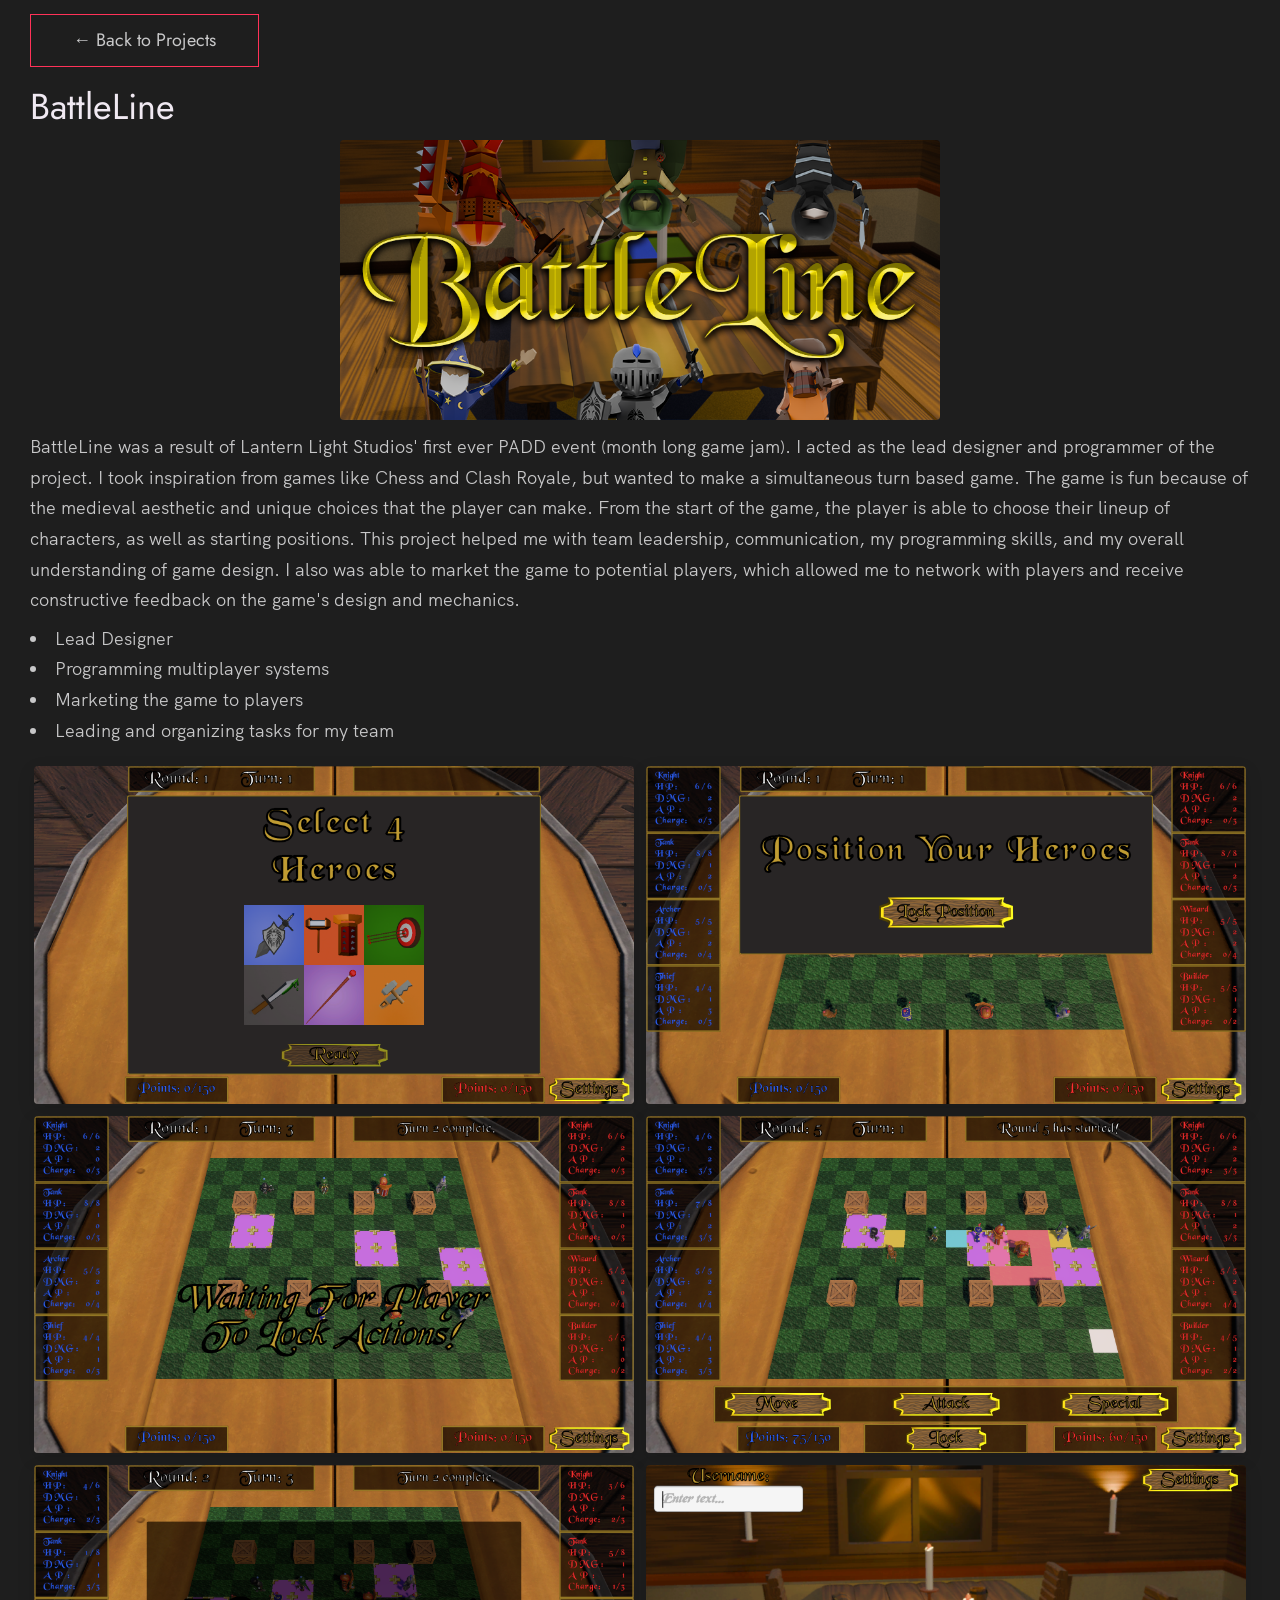
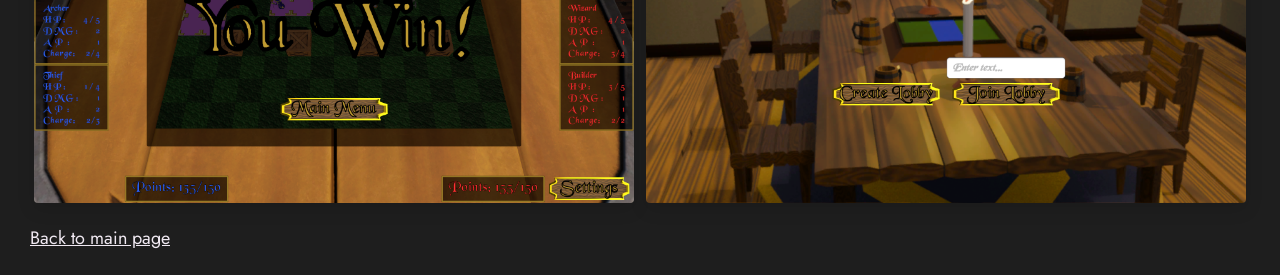
==== projects/battleline.html @ 766b2bb2 "Should've created the architecture for MMI and Simone" ====
﻿<!doctype html>
<html lang="en">
<head>
  <meta charset="utf-8" />
  <meta name="viewport" content="width=device-width,initial-scale=1" />
  <title>BattleLine — Project</title>
  <link rel="stylesheet" href="../index.css" />
</head>
<body>
  <main class="project-page">
    <a href="../index.html" class="btn" style="display:inline-block;margin-bottom:12px;text-decoration:none;">← Back to Projects</a>
    <h1>BattleLine</h1>

    <!-- Hero / cover (now centered by CSS) -->
    <img src="../images/library_header.png" alt="BattleLine cover" class="hero-image" />

    <p>
      BattleLine was a result of Lantern Light Studios' first ever PADD event (month long game jam). 
      I acted as the lead designer and programmer of the project.
      I took inspiration from games like Chess and Clash Royale, but wanted to make a simultaneous turn based game.
      The game is fun because of the medieval aesthetic and unique choices that the player can make.
      From the start of the game, the player is able to choose their lineup of characters, as well as starting positions.
      This project helped me with team leadership, communication, my programming skills, and my overall understanding of game design.
      I also was able to market the game to potential players, which allowed me to network with players and receive constructive feedback on the game's design and mechanics.
    </p>
    <ul class="work__list">
      <li>Lead Designer</li>
      <li>Programming multiplayer systems</li>
      <li>Marketing the game to players</li>
      <li>Leading and organizing tasks for my team</li>
    </ul>

    <!-- Gallery: will display 2 columns when viewport >= 1220px -->
    <div class="gallery" aria-label="BattleLine screenshots">
      <div class="gallery-item">
        <img src="../images/image0.png" alt="BattleLine screenshot 0" />
      </div>
      <div class="gallery-item">
        <img src="../images/image1.png" alt="BattleLine screenshot 1" />
      </div>
      <div class="gallery-item">
        <img src="../images/image2.png" alt="BattleLine screenshot 2" />
      </div>
      <div class="gallery-item">
        <img src="../images/image3.png" alt="BattleLine screenshot 3" />
      </div>
      <div class="gallery-item">
        <img src="../images/image4.png" alt="BattleLine screenshot 4" />
      </div>
      <div class="gallery-item">
        <img src="../images/image5.png" alt="BattleLine screenshot 5" />
      </div>
    </div>

    <p>
      <a href="../index.html">Back to main page</a>
    </p>
  </main>
</body>
</html>
---- index.css ----
/* --------------------------------------- */
/* ----- Basic Setup ----- */
/* --------------------------------------- */

@font-face {
    font-family: 'Hk Grotesk';
    font-style: normal;
    font-weight: 400;
    src: url('./fonts/HKGrotesk-Regular.woff') format('woff');
}

@font-face {
    font-family: 'Jost';
    font-style: normal;
    font-weight: 400;
    src: url('./fonts/Jost-Regular.ttf') format('woff');
}

* {
    margin: 0;
    padding: 0;
    box-sizing: inherit;
}

:root {
    --font-size-small: 1.8rem;
    --font-size-normal: 2.2rem;
    --font-size-medium: 2.8rem;
    --font-size-medium-1: 3.6rem;
    --font-size-large: 5.5rem;
    --font-size-huge: 7.5rem;
    --font-stack: 'Hk Grotesk', sans-serif;

    --line-height-normal: 1.7;
    --line-height-small: 1.2;

    --black: #1e1e1e;
    --pink: #ff3258;
    --white: #f0e9f2;
    --white-1: #e5e5e6da;


    --container-max-width: 1180px;
    --container-normal-width: 800px;
    --container-medium-width: 700px; 
    --container-small-width: 500px;

    --gutter-huge: 8rem;
    --gutter-medium: 4rem;
    --gutter-normal: 2rem;
    --gutter-small-1: 1.6rem;
    --gutter-small: 1.2rem;

    --border-light: 1px solid rgb(36, 35, 35);
}

html {
    font-size: 62.5%; /* (16/10)*100 = 62.5% => 1rem = 10px */
    box-sizing: border-box;
    scroll-behavior: smooth;
}

@media(max-width: 1000px) {
    html {
        font-size: 52%;
    }
}

body {
    font-size: var(--font-size-small);
    font-family: var(--font-stack);
    font-weight: 400;
    color: var(--white-1);
    line-height: var(--line-height-normal);
    background: var(--black);
    overflow-x: hidden;
}

.row {
    max-width: var(--container-max-width);
    margin: 0 auto;
}

@media(max-width: 1340px) {
    .row {
        max-width: 1100px;
    }
}

@media(max-width: 1240px) {
    .row {
        padding: 0 var(--gutter-medium);
    }
}

@media(max-width: 600px) {
    .row {
        padding: 0 var(--gutter-normal);
    }
}

@media(max-width: 600px) {
    .row {
        padding: 0 var(--gutter-small);
    }
}

section {
    padding: 3rem 0;
}

img {
    object-fit: contain;
    max-width: 100%;
}

/* --------------------------------------- */
/* ----- Headlines and Paragraphs ----- */
/* --------------------------------------- */

h1,
h2,
h3 {
    font-family: 'Jost', sans-serif;
    font-weight: 400;
    line-height: var(--line-height-small);
    color: var(--white);
}

.heading-primary {
    line-height: 1;
    font-size: var(--font-size-huge);
    font-weight: 400;
}

@media(max-width: 900px) {
    .heading-primary {
        font-size: 6.5rem;
    }
}

h2 {
    font-size: var(--font-size-large);
    margin-bottom: var(--gutter-medium);
}

h2::after {
    content: '';
    display: block;
    height: 2px;
    width: 10rem;
    background: var(--pink);
    margin: var(--gutter-small) 0;
}

h3 {
    font-size: var(--font-size-medium-1);
    margin-bottom: var(--gutter-small);
}

@media(max-width: 500px) {
    .heading-primary {
        font-size: var(--font-size-large);
    }

    h2 {
        font-size: var(--font-size-medium-1);
    }

    h3 {
        font-size: var(--font-size-medium);
    }
}

p {
    margin: var(--gutter-small-1) 0;
}

@media(max-width: 900px) {
    p { 
        max-width: var(--container-small-width);
    }
}

/* --------------------------------------- */
/* ----- Buttons and Links ----- */
/* --------------------------------------- */

a {
    color: var(--white);
    font-weight: 400;
    font-family: 'Jost', sans-serif;
    transition: all .2s;
    outline: 2px solid transparent;
}

::-moz-focus-inner {
    border: 0;
}

button:focus,
a:focus {
    outline: 2px solid var(--pink);
}

body:not(.user-is-tabbing) button:focus,
body:not(.user-is-tabbing) a:focus {
    outline: none;
}

.link:hover {
    color: var(--pink);
}

.btn {
    position: relative;
    display: inline-block;
    padding: 1rem 4.2rem;
    text-decoration: none;
    color: inherit;
    border: 1px solid  var(--pink);
    font-weight: 400;
}

.btn:focus {
    outline: none;
}

.btn::after {
    content: '';
    display: block;
    position: absolute;
    top: 0;
    left: 0;
    right: 100%;
    background: var(--white);
    height: 100%;
    z-index: -1;
    transition: all 0.2s cubic-bezier(1, 0.68, 0.16, 0.9);
}

.btn:hover::after,
.btn:focus::after {
    right: 0;
    background: var(--pink);
}

.btn--pink {
    background: var(--pink);
    transition: all 0.2s;
}

.btn--pink::after {
    display: none;
}

.btn--pink:hover,
.btn--pink:focus {
    background: transparent;
}

.link__text {
    position: relative;
    display: inline-block;
    padding: .6rem;
    color: inherit;
    text-decoration: none;
    border-bottom: 1px solid var(--pink);
}

.link__text::after {
    content: '';
    display: block;
    position: absolute;
    top: 0;
    left: 0;
    right: 100%;
    background: var(--white);
    height: 100%;
    z-index: -1;
    transition: all 0.2s cubic-bezier(1, 0.68, 0.16, 0.9);
}

.link__text:focus {
    outline: none;
}

.link__text:hover::after,
.link__text:focus:after {
    right: 0;
    background: var(--pink);
}

.link__text span {
    padding-left: 1rem;
    font-family: sans-serif;
}

/* ----- Back to Top ----- */

.back-to-top {
    position: fixed;
    bottom: 4rem;
    right: 4rem;
    display: flex;
    justify-content: center;
    align-items: center;
    height: 5.5rem;
    width: 5.5rem;
    background-color: var(--pink);
    border-radius: 50%;
    z-index: 10;
    visibility: hidden;
    transition: all .4s;
}

.back-to-top__image {
    height: 70%;
}

@media(max-width: 900px) {
    .back-to-top {
        right: 2rem;
    }
}

@media(max-width: 500px) {
    .back-to-top {
        right: 1rem;
    }
}

/* --------------------------------------- */
/* ----- Navigation ----- */
/* --------------------------------------- */

.nav {
    display: flex;
    justify-content: flex-end;
    padding: var(--gutter-small) 0;
}

.nav__items {
    display: flex;
    list-style: none;
}

.nav__item:not(:last-child) {
    margin-right: var(--gutter-medium);
}

@media(max-width: 500px) {
    .nav {
        justify-content: center;
    }
}

@media(max-width: 400px) {
    .nav__item:not(:last-child) {
        margin-right: var(--gutter-normal);
    }
}

@media(max-width: 300px) {
    .nav {
        font-size: var(--font-size-small);
    }
}

.nav__link {
    position: relative;
    display: inline-block;
    padding: 1rem 0;
    text-decoration: none;
    color: inherit;
    transition: all .2s;
}

.nav__link::after {
    content: '';
    position: absolute;
    bottom: 0;
    left: 0;
    right: 100%;
    display: inline-block;
    height: 1rem;
    background: var(--white);
    transition: all 0.25s cubic-bezier(1, 0.68, 0.16, 0.9);
}

.nav__link:hover {
    color: var(--pink);
}

.nav__link:hover::after {
    right: 0;
    height: 2px;
    background: var(--pink);
}

/* --------------------------------------- */
/* ----- Header ----- */
/* --------------------------------------- */

.header {
    height: auto;
    background: none;
    padding: 3rem 0 1.5rem;
}

.header__text {
    position: relative;
    top: 0;
    transform: none;
    max-width: var(--container-max-width);
    margin: 0 auto;
}

.header__text h1 {
    margin-bottom: 1rem;
}

.header__text p {
    margin: 0;
    font-size: var(--font-size-medium);
    opacity: 0.8;
}

@media(max-width: 500px) {
    .header {
        text-align: center;
    }

    .header__text p {
        transform: scale(.8);
    }
}

/* --------------------------------------- */
/* ----- Work ----- */
/* --------------------------------------- */

.work__box {
    display: flex;
    align-items: center;
}

@media(max-width: 900px) {
    .work__box {
        align-items: initial;
        flex-direction: column-reverse;
    }
}

.work__box:not(:last-child) {
    margin-bottom: 8rem;
}

@media(max-width: 500px) {
    .work__box:not(:last-child) {
        margin-bottom: 6rem;
    }
}

.work__links {
    display: flex;
    align-items: center;
}

.work__text {
    flex: 0 0 30%;
}

.work__list {
    /* list-style-type: square; */
    list-style-position: inside;
    margin-bottom: var(--gutter-normal);
}

.work__code {
    display: block;
    height: 3rem;
    margin-left: var(--gutter-normal);
    transition: all .3s;
}

.work__code:hover {
    transform: scale(1.2);
}

.work__image-box {
    margin-bottom: var(--gutter-normal);
}

@media(min-width: 901px) {
    .work__image-box {
        flex: 1;
        margin: 0 0 0 4rem;
    }
}

@media(max-width: 900px) {
    .work__code {
        height: 4rem;
    }
}

/* --------------------------------------- */
/* ----- Clients ----- */
/* --------------------------------------- */

.client__logos {
    display: flex;
    justify-content: space-between;
    filter: invert(100%) grayscale(100%) opacity(.8);
}

.client__logo {
    height: 6.5rem;
    max-width: 18rem;
}

@media(max-width: 1240px) {
    .client__logos {
        overflow-x: scroll;
        padding: var(--gutter-small);
    }

    .client__logo:not(:last-of-type) {
        margin-right: var(--gutter-medium);
    }
}

/* --------------------------------------- */
/* ----- About ----- */
/* --------------------------------------- */

.about__content {
    display: flex;
    flex-direction: row-reverse;
    align-items: center;
}

@media(max-width: 900px) {
    .about__content {
        flex-direction: column-reverse;
        align-items: initial;
    }
}

.about__photo-container {
    margin-bottom: var(--gutter-normal);
}

@media(min-width: 901px) {
    .about__text {
        flex: 0 0 35%;
    }
    
    .about__photo-container {
        flex: 1;
        margin: 0 var(--gutter-medium) 0 0;
    }
}

/* --------------------------------------- */
/* ----- Resume ----- */
/* --------------------------------------- */

.resume__content {
    display: flex;
    justify-content: center;
}



.resume__photo-container {
    max-width: 800px;
}

.resume__photo {
    width: 100%;
    height: auto;
    border: 1px solid #444;
    border-radius: 4px;
}

.resume__photo-container {
    width: 100%;
    max-width: 960px;
    margin: 0 auto;
}

.resume__pdf {
    width: 100%;
    height: 80vh;
    min-height: 500px;
    max-height: 900px;
    border: 1px solid rgba(0,0,0,0.08);
    box-shadow: 0 2px 8px rgba(0,0,0,0.06);
}

/* --------------------------------------- */
/* ----- Contact ----- */
/* --------------------------------------- */

.contact__info {
    max-width: var(--container-medium-width);
}

/* --------------------------------------- */
/* ----- Footer ----- */
/* --------------------------------------- */

.footer {
    text-align: center;
    padding: var(--gutter-normal) 0 var(--gutter-small);
}

.footer__social-links {
    display: flex;
    justify-content: center;
    padding: var(--gutter-normal) 0;
    list-style: none;
}

.footer__social-link-item:not(:last-of-type) {
    margin-right: var(--gutter-small);
}

.footer__social-image {
    height: 4rem;
}

.footer__github-buttons {
    display: flex;
    justify-content: center;
}

.footer__github-buttons iframe {
    height: 2.5rem;
    width: 84px;
    transform: translateY(3px);
}

@media(max-width: 500px) {
    .footer {
        padding: var(--gutter-medium) 0;
    } 
}

/* ===== Project gallery (450x675 thumbnails, 3 per row) ===== */

.project-grid {
  display: grid;
  grid-template-columns: repeat(3, 450px); /* 3 columns, each 450px */
  gap: 2.4rem;
  justify-content: center;
  align-items: start;
  margin: 2.4rem 0;
}

/* Make each card a centered column so title aligns under image */
.project-card {
  width: 450px;
  text-align: center;
  display: flex;
  flex-direction: column;
  align-items: center; /* centers the image and title horizontally */
}

.project-link {
  display: block;
  color: inherit;
  text-decoration: none;
}

/* Keep the image at 450x675 and centered */
.project-image {
  width: 450px;
  height: 675px;
  object-fit: cover; /* preserves the image ratio while filling container */
  object-position: center;
  display: block;
  border-radius: 4px;
  box-shadow: 0 6px 18px rgba(0,0,0,0.12);
  transition: transform .22s ease, box-shadow .22s ease;
}

.project-link:hover .project-image,
.project-link:focus .project-image {
  transform: translateY(-6px) scale(1.01);
  box-shadow: 0 12px 28px rgba(0,0,0,0.2);
}

/* ensure title is centered and doesn't overflow */
.project-title {
  margin-top: 1.2rem;
  font-size: 1.6rem;
  color: var(--white);
  text-align: center;
  width: 100%;
}

/* Responsive breakpoints
   - On narrower viewports we switch to fluid columns and preserve a 2:3
     image display using aspect-ratio so images scale down naturally. */

@media (max-width: 1200px) {
  /* switch grid to use fractional columns and let images be fluid */
  .project-grid {
    grid-template-columns: repeat(3, min(450px, 1fr));
  }
  .project-card, .project-image {
    width: 100%;
  }
  .project-image {
    aspect-ratio: 2/3;
    height: auto;
    object-fit: cover; /* still preserve image ratio as it scales */
  }
}

@media (max-width: 900px) {
  .project-grid {
    grid-template-columns: repeat(2, 1fr);
    gap: 1.8rem;
  }
}

@media (max-width: 720px) {
  .project-grid {
    grid-template-columns: 1fr;
    gap: 1.6rem;
  }
}

/* ===== Project page gallery (for individual project pages) ===== */

.project-page {
  max-width: 1240px;      /* allow two 600px images + small gap */
  margin: 8px auto;       /* smaller vertical margins */
  padding: 6px 10px;      /* small horizontal padding */
}

/* Heading spacing local to project pages */
.project-page h1 {
  margin: 6px 0 10px;
}

/* Center the hero image and keep natural 600px width when possible */
.project-page .hero-image {
  width: 600px;
  max-width: 100%;
  height: auto;
  display: block;
  margin: 12px auto;      /* centered */
  border-radius: 4px;
  object-fit: cover;
}

/* Gallery: single column by default, two fixed 600px columns on wide viewports */
.project-page .gallery {
  display: grid;
  grid-template-columns: 1fr;
  justify-content: center;
  gap: 12px;
  margin: 12px 0 20px;
  align-items: start;
}

@media (min-width: 1220px) {
  .project-page .gallery {
    grid-template-columns: repeat(2, 600px);
    justify-content: center;
  }
}

/* Each gallery image requests natural 600px width but scales down when needed */
.project-page .gallery-item img {
  width: 600px;
  max-width: 100%;
  height: auto;
  display: block;
  border-radius: 4px;
  object-fit: cover;
  box-shadow: 0 6px 18px rgba(0,0,0,0.12);
  transition: transform .22s ease, box-shadow .22s ease;
}

.project-page .gallery-item img:hover {
  transform: translateY(-6px) scale(1.01);
  box-shadow: 0 12px 28px rgba(0,0,0,0.2);
}

/* Tighter paragraph spacing for project pages */
.project-page p { margin: 8px 0; }

/* Small-screen tweaks */
@media (max-width: 520px) {
  .project-page { padding: 6px; margin: 8px auto; }
  .project-page .gallery { gap: 8px; }
}
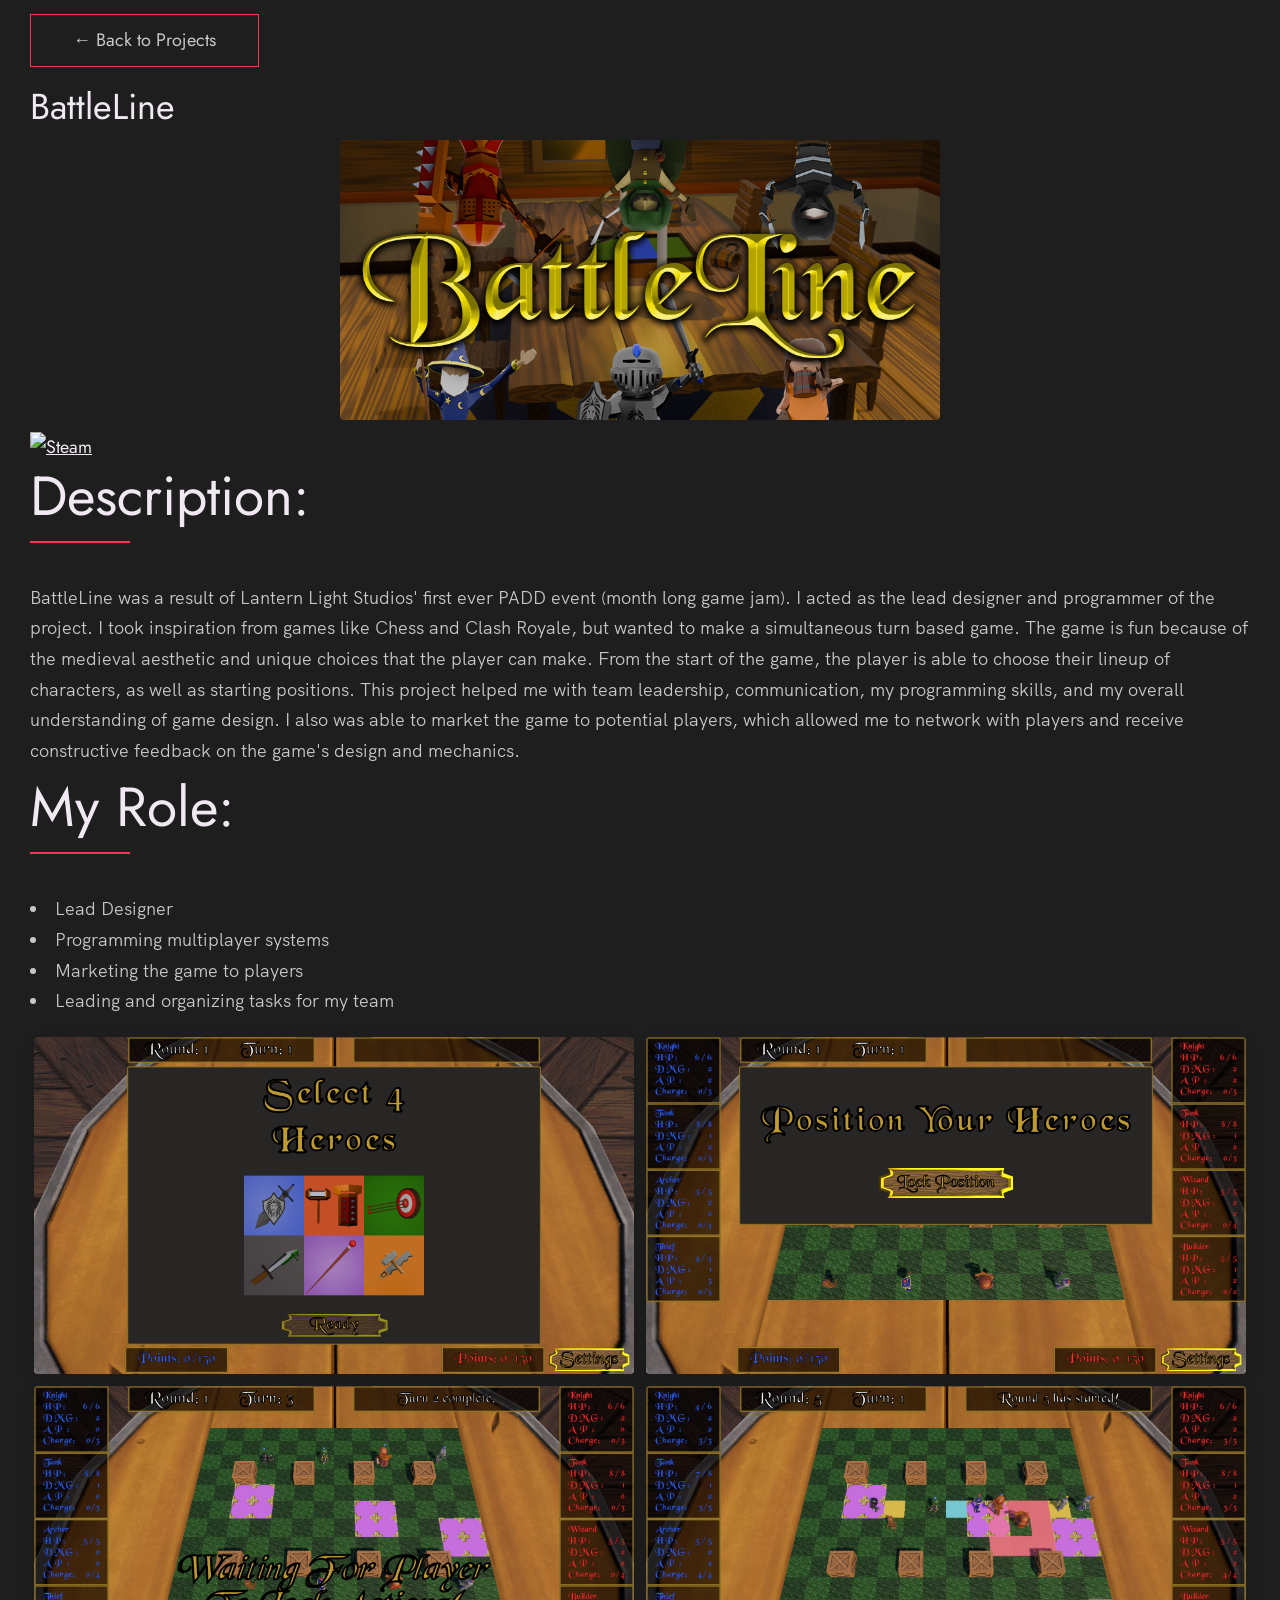
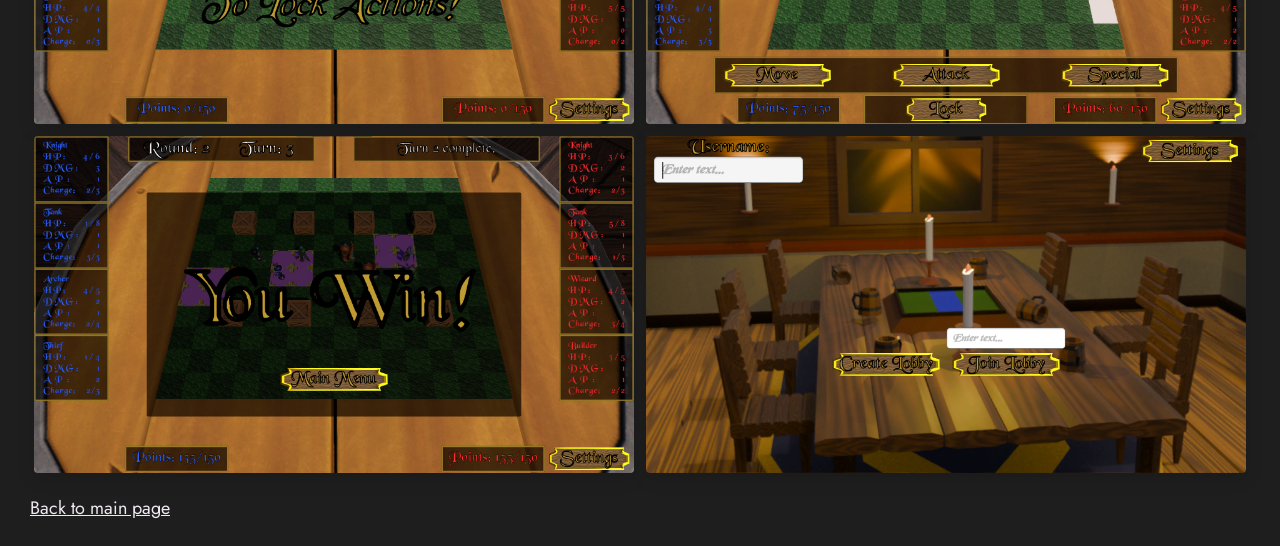
==== commit c9d6ced9: "added desc. and role headers. Also steam link" ====
--- a/projects/battleline.html
+++ b/projects/battleline.html
@@ -14,6 +14,14 @@
     <!-- Hero / cover (now centered by CSS) -->
     <img src="../images/library_header.png" alt="BattleLine cover" class="hero-image" />
 
+    <div class="work__links">
+      <a href="https://store.steampowered.com/app/4089340/BattleLine/" title="Link to Steam Page">
+        <img src="./images/steam.svg" class="footer__social-image" alt="Steam">
+      </a>
+    </div>
+
+    <h2>Description:</h2>
+
     <p>
       BattleLine was a result of Lantern Light Studios' first ever PADD event (month long game jam). 
       I acted as the lead designer and programmer of the project.
@@ -23,6 +31,9 @@
       This project helped me with team leadership, communication, my programming skills, and my overall understanding of game design.
       I also was able to market the game to potential players, which allowed me to network with players and receive constructive feedback on the game's design and mechanics.
     </p>
+
+    <h2>My Role:</h2>
+
     <ul class="work__list">
       <li>Lead Designer</li>
       <li>Programming multiplayer systems</li>
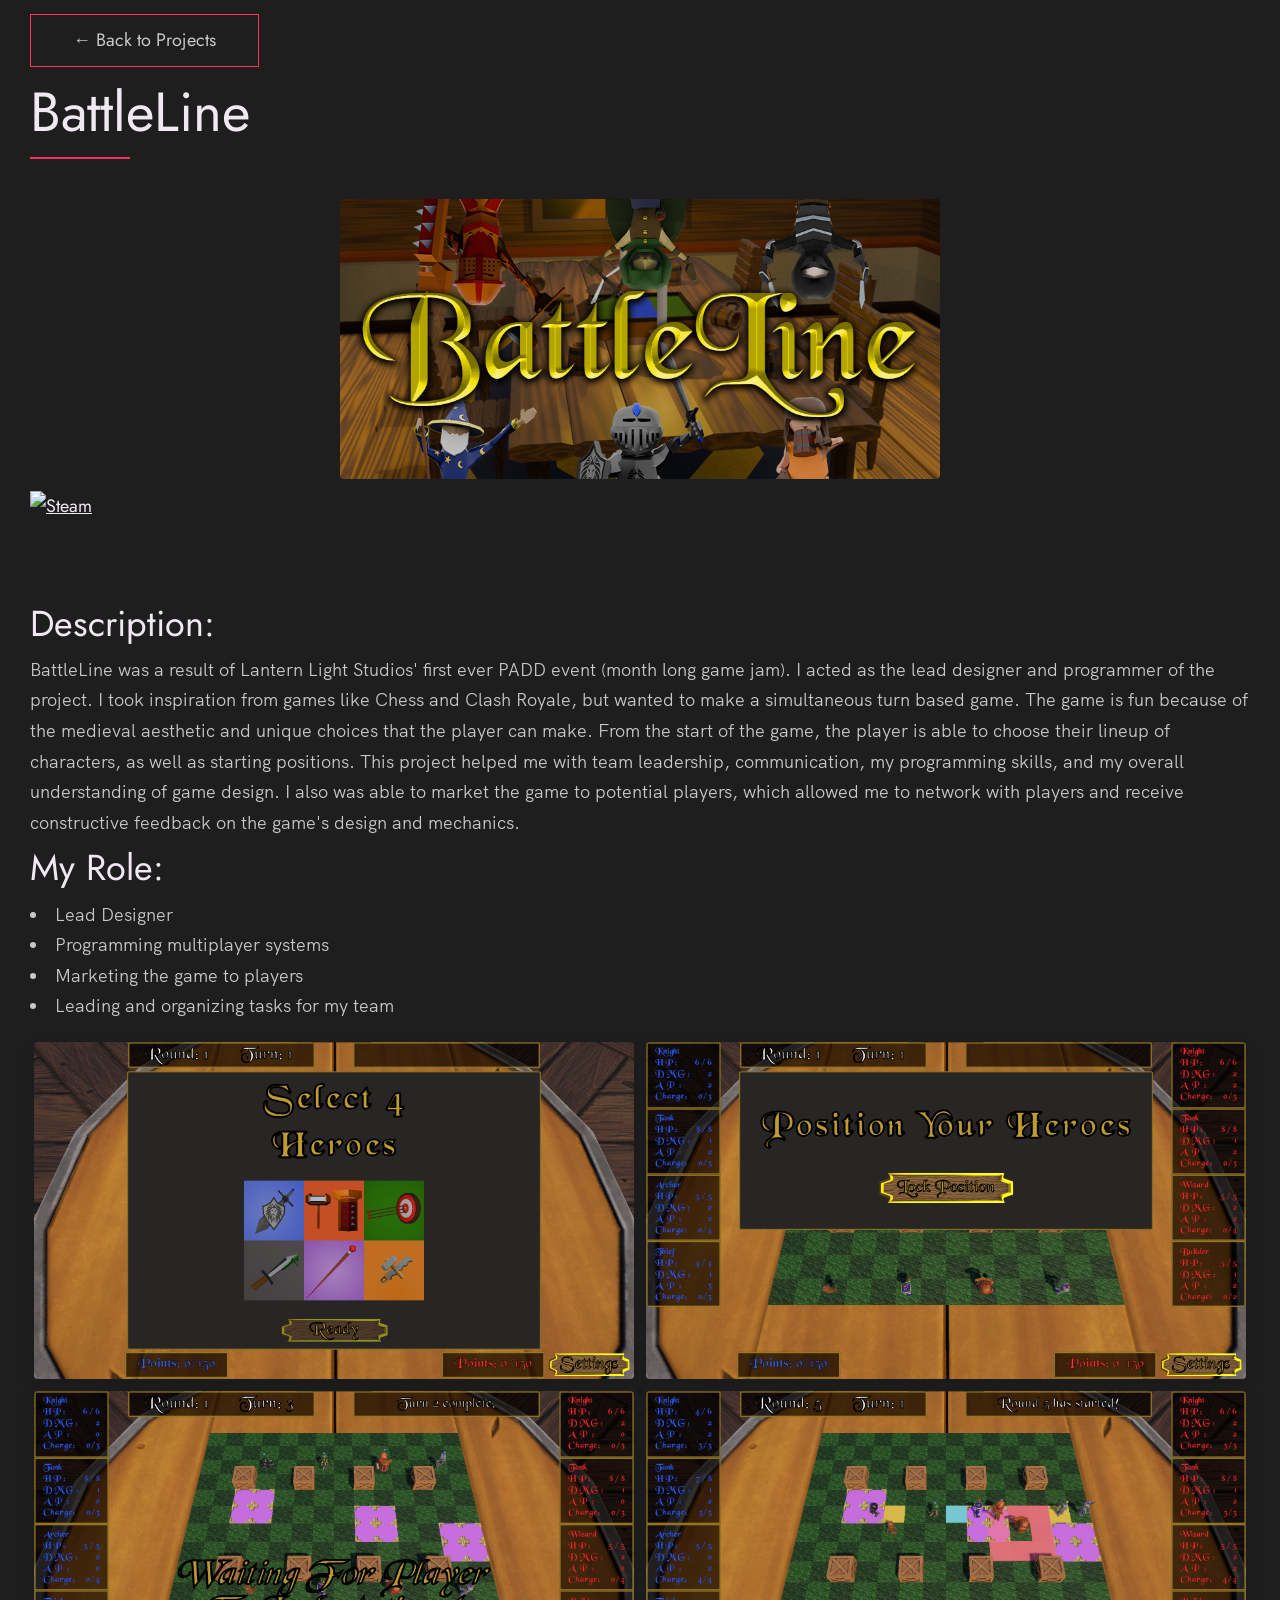
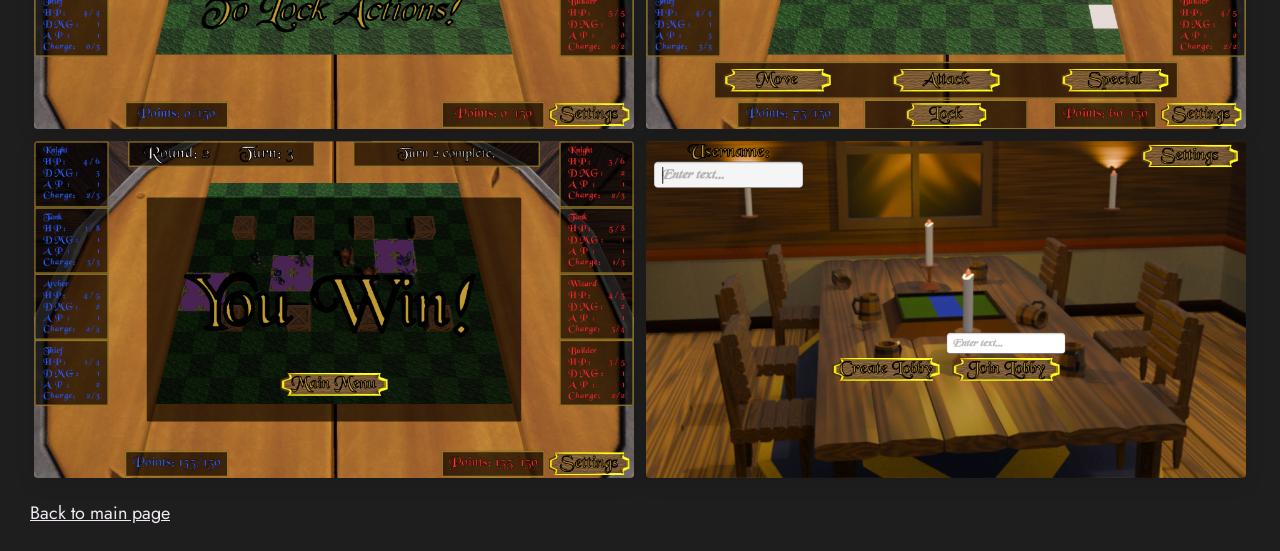
==== commit 6e0f0b5b: "Trying to get the Steam svg to show up" ====
--- a/projects/battleline.html
+++ b/projects/battleline.html
@@ -9,18 +9,20 @@
 <body>
   <main class="project-page">
     <a href="../index.html" class="btn" style="display:inline-block;margin-bottom:12px;text-decoration:none;">← Back to Projects</a>
-    <h1>BattleLine</h1>
+    <h2>BattleLine</h2>
 
     <!-- Hero / cover (now centered by CSS) -->
     <img src="../images/library_header.png" alt="BattleLine cover" class="hero-image" />
-
-    <div class="work__links">
-      <a href="https://store.steampowered.com/app/4089340/BattleLine/" title="Link to Steam Page">
-        <img src="./images/steam.svg" class="footer__social-image" alt="Steam">
-      </a>
+    <div class="work__box">
+      <div class="work__text">
+        <div class="work__links">
+          <a href="https://store.steampowered.com/app/4089340/BattleLine/" title="Link to Steam Page">
+          <img src="./images/steam.svg" class="footer__social-image" alt="Steam">
+          </a>
+        </div>
+      </div>
     </div>
-
-    <h2>Description:</h2>
+    <h1>Description:</h1>
 
     <p>
       BattleLine was a result of Lantern Light Studios' first ever PADD event (month long game jam). 
@@ -32,7 +34,7 @@
       I also was able to market the game to potential players, which allowed me to network with players and receive constructive feedback on the game's design and mechanics.
     </p>
 
-    <h2>My Role:</h2>
+    <h1>My Role:</h1>
 
     <ul class="work__list">
       <li>Lead Designer</li>
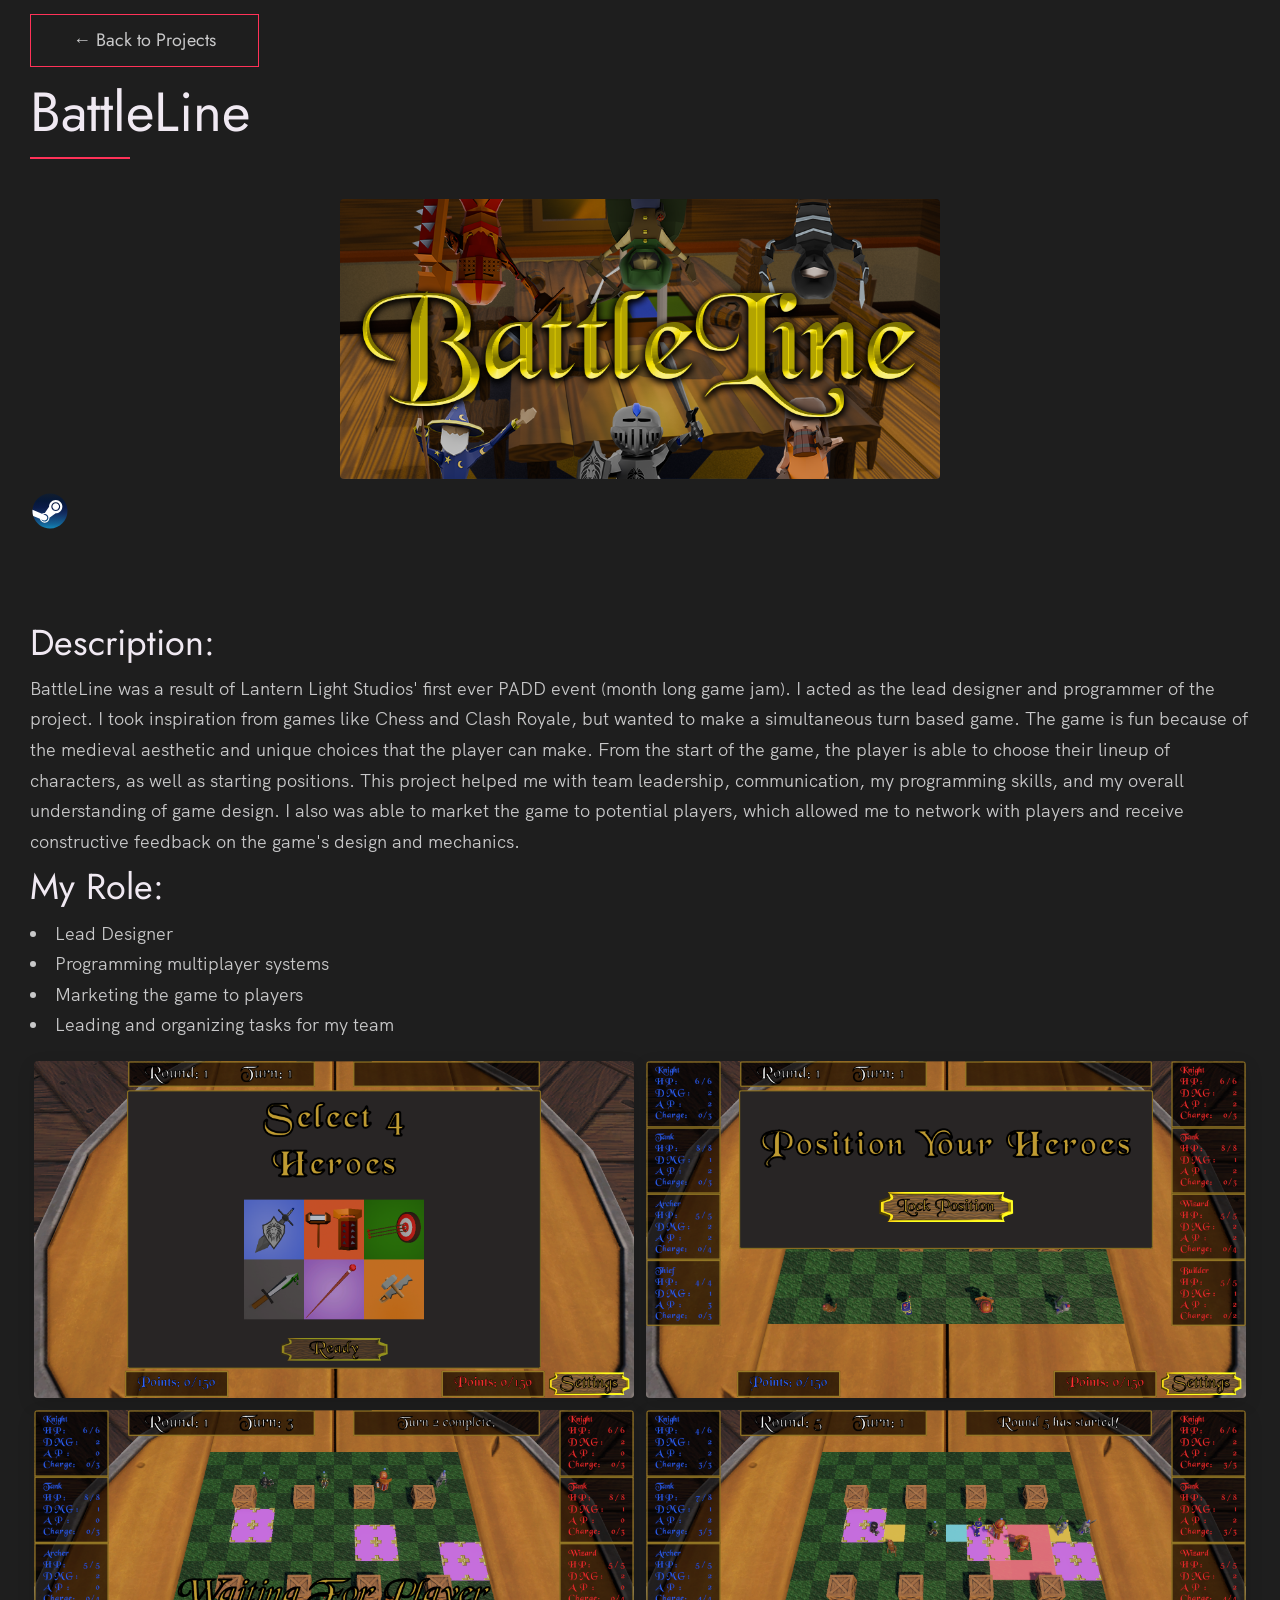
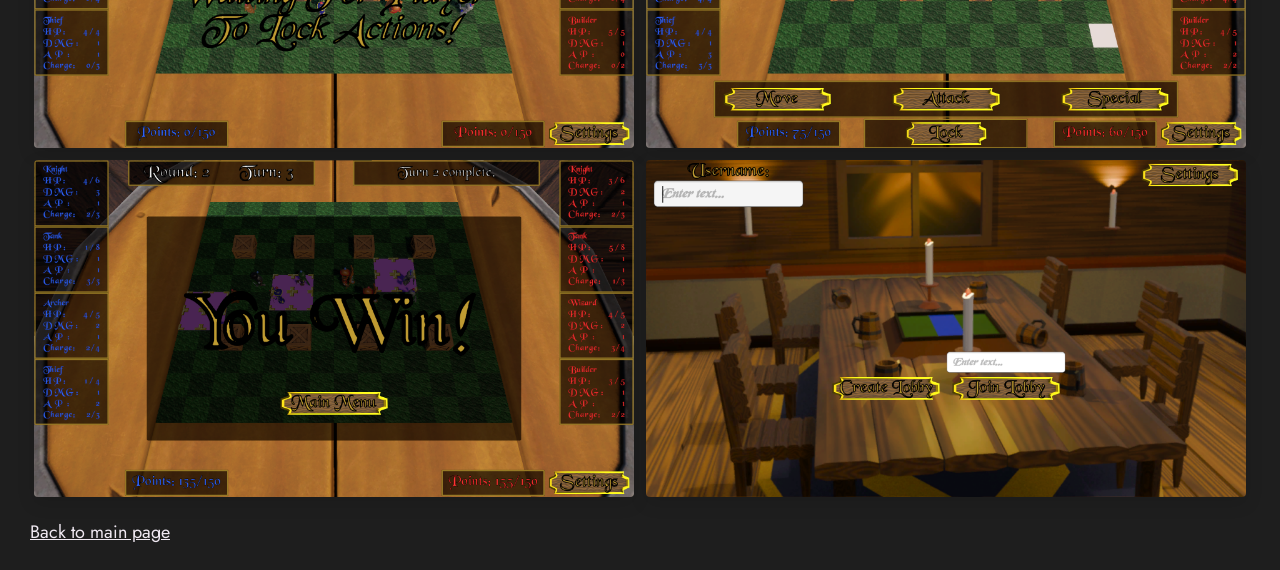
==== commit 58e01d62: "..?" ====
--- a/projects/battleline.html
+++ b/projects/battleline.html
@@ -17,7 +17,7 @@
       <div class="work__text">
         <div class="work__links">
           <a href="https://store.steampowered.com/app/4089340/BattleLine/" title="Link to Steam Page">
-          <img src="./images/steam.svg" class="footer__social-image" alt="Steam">
+          <img src="../images/steam.svg" class="footer__social-image" alt="Steam">
           </a>
         </div>
       </div>
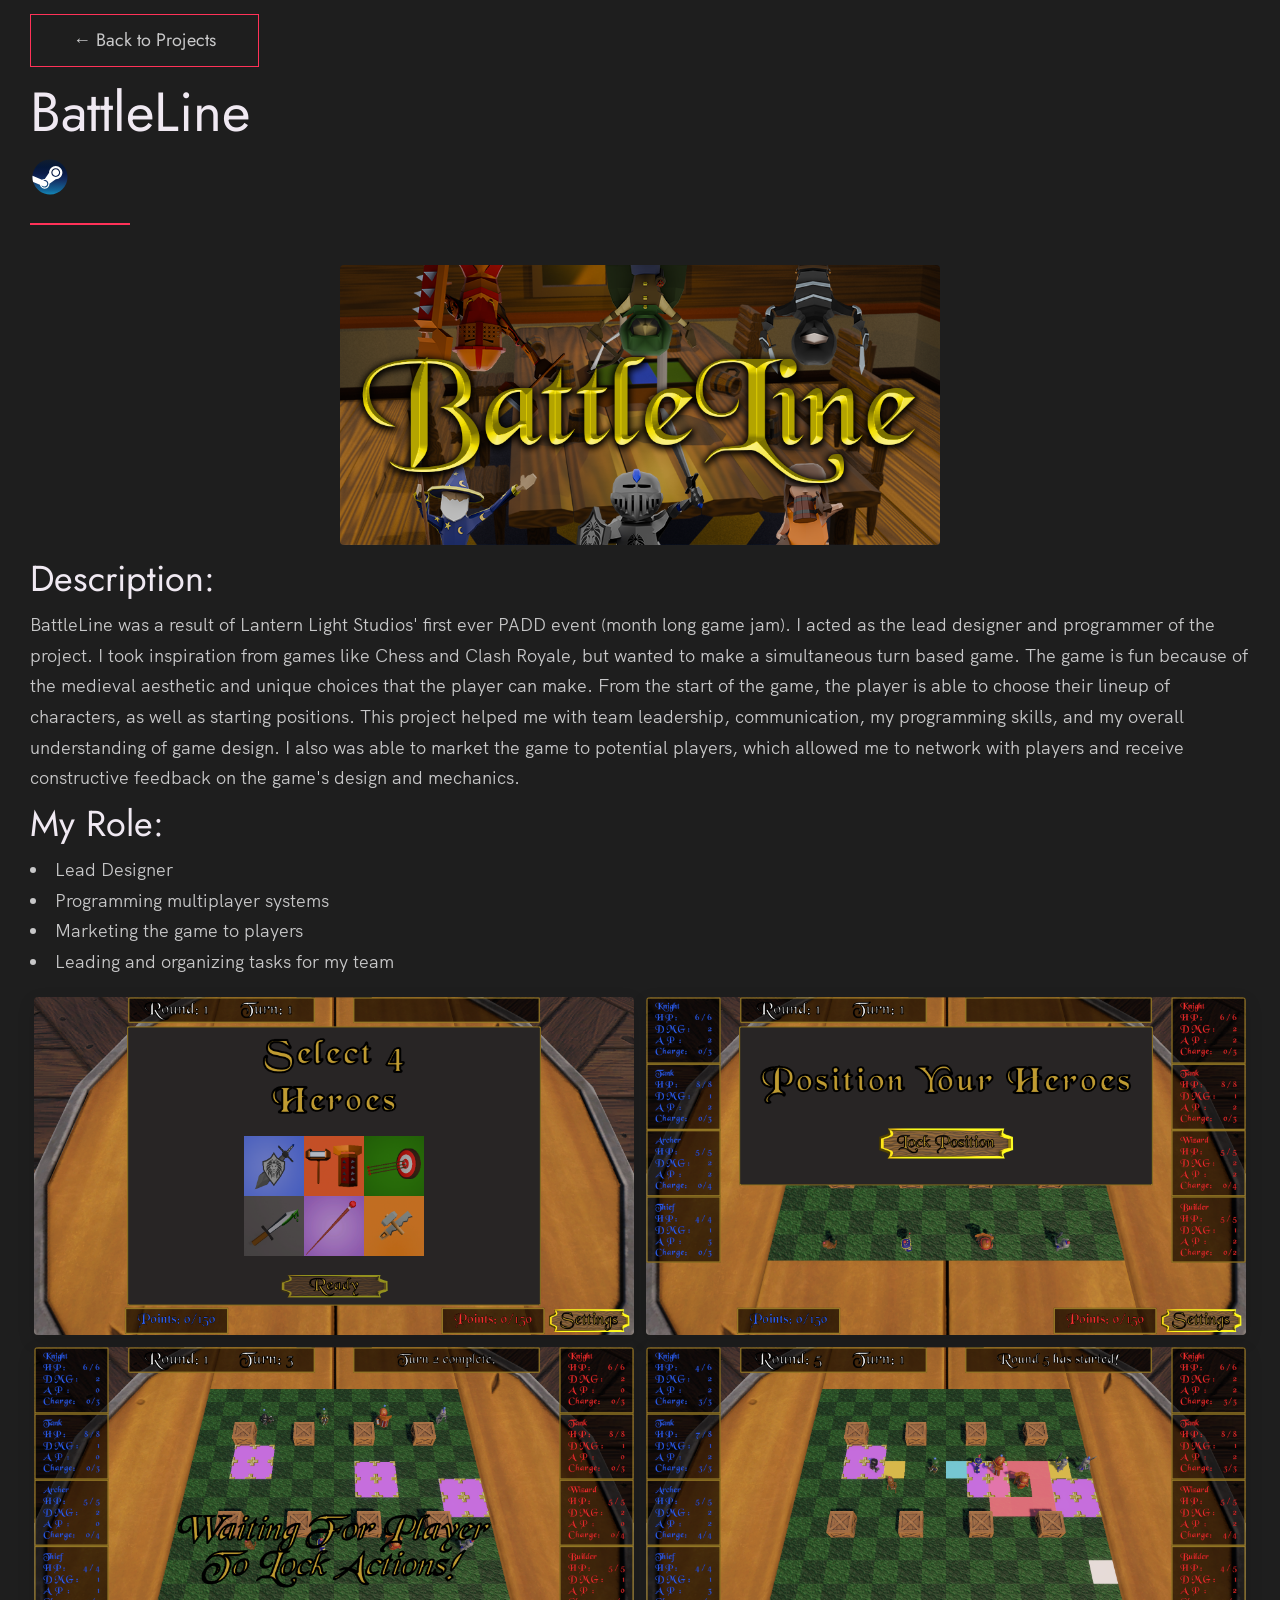
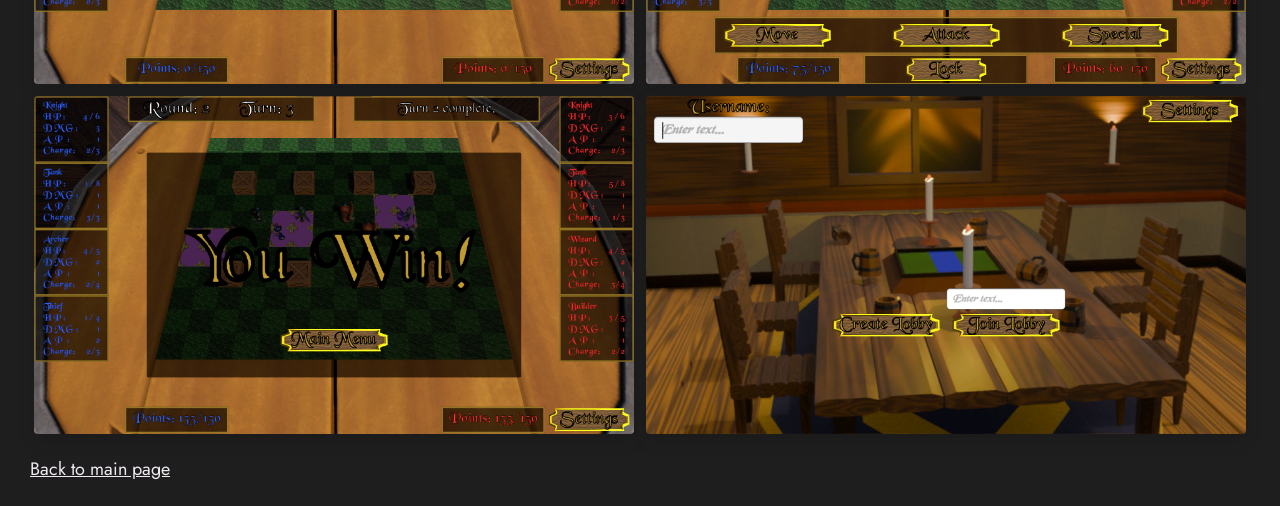
==== commit 89959709: "trying to get the link inside the header" ====
--- a/projects/battleline.html
+++ b/projects/battleline.html
@@ -9,10 +9,8 @@
 <body>
   <main class="project-page">
     <a href="../index.html" class="btn" style="display:inline-block;margin-bottom:12px;text-decoration:none;">← Back to Projects</a>
-    <h2>BattleLine</h2>
+    <h2>BattleLine
 
-    <!-- Hero / cover (now centered by CSS) -->
-    <img src="../images/library_header.png" alt="BattleLine cover" class="hero-image" />
     <div class="work__box">
       <div class="work__text">
         <div class="work__links">
@@ -22,6 +20,11 @@
         </div>
       </div>
     </div>
+    </h2>
+
+    <!-- Hero / cover (now centered by CSS) -->
+    <img src="../images/library_header.png" alt="BattleLine cover" class="hero-image" />
+    
     <h1>Description:</h1>
 
     <p>
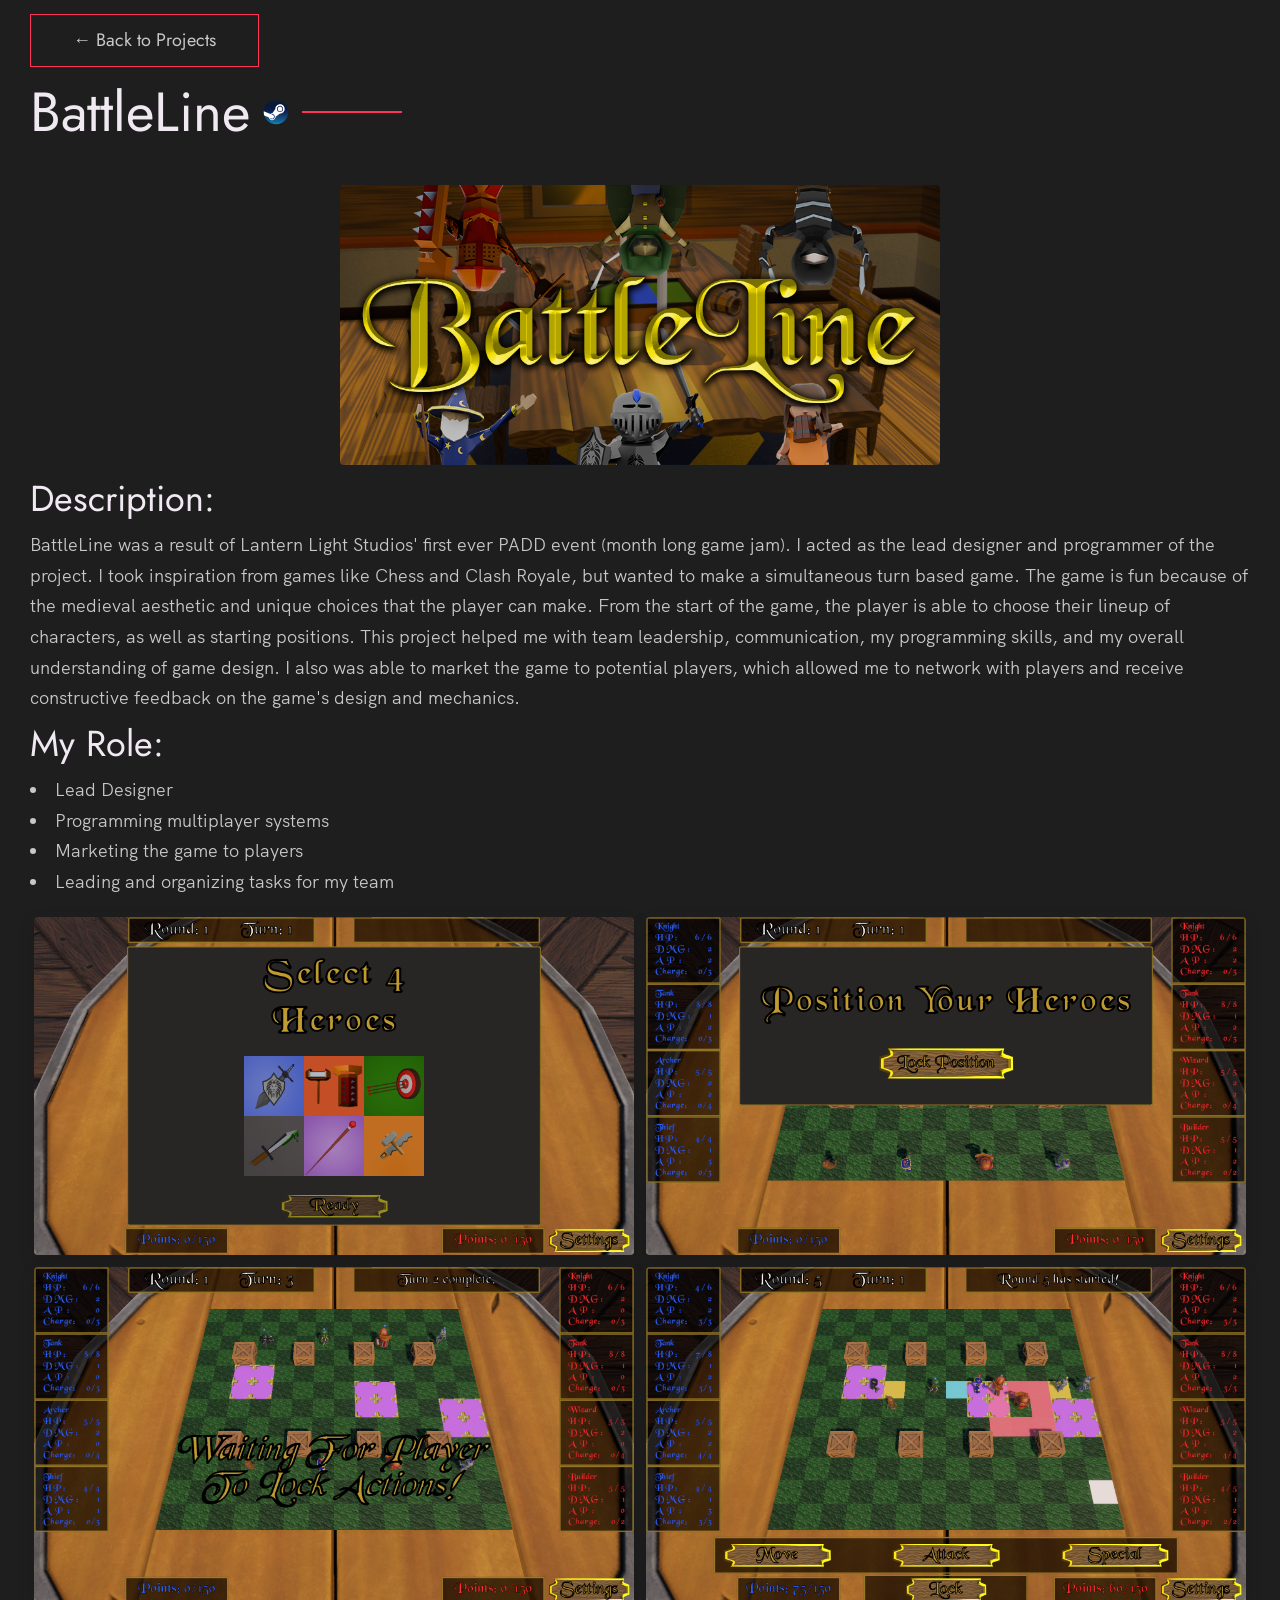
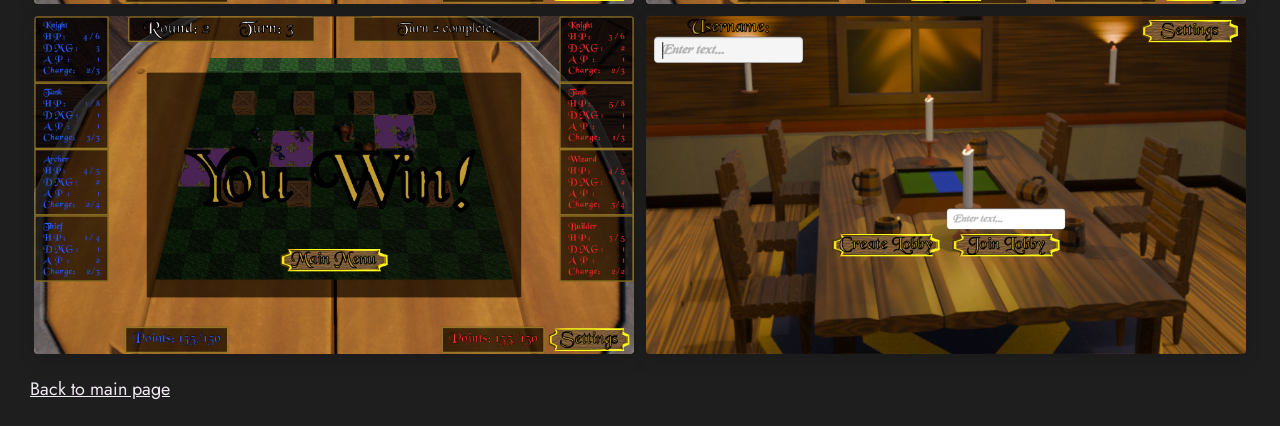
==== commit d9af3f85: "Trying to get the Steam link next to BattleLine" ====
--- a/projects/battleline.html
+++ b/projects/battleline.html
@@ -9,17 +9,12 @@
 <body>
   <main class="project-page">
     <a href="../index.html" class="btn" style="display:inline-block;margin-bottom:12px;text-decoration:none;">← Back to Projects</a>
-    <h2>BattleLine
 
-    <div class="work__box">
-      <div class="work__text">
-        <div class="work__links">
-          <a href="https://store.steampowered.com/app/4089340/BattleLine/" title="Link to Steam Page">
-          <img src="../images/steam.svg" class="footer__social-image" alt="Steam">
-          </a>
-        </div>
-      </div>
-    </div>
+    <h2>
+      <span>BattleLine</span>
+      <a href="https://store.steampowered.com/app/4089340/BattleLine/" title="Link to Steam Page" class="steam-link" aria-label="Open BattleLine on Steam">
+        <img src="../images/steam.svg" class="footer__social-image" alt="Steam">
+      </a>
     </h2>
 
     <!-- Hero / cover (now centered by CSS) -->
--- a/index.css
+++ b/index.css
@@ -748,6 +748,28 @@
   margin: 6px 0 10px;
 }
 
+.project-page h2 {
+    display: flex;
+    align-items: center;
+    gap: 1.2rem; /* ~12px */
+    flex-wrap: nowrap;
+}
+
+.project-page h2 > span {
+    display: inline-block; /* ensures text behaves as a flex item */
+}
+
+.project-page .steam-link {
+    display: inline-flex;
+    align-items: center;
+    text-decoration: none;
+}
+
+.project-page .steam-link img.footer__social-image {
+    width: 2.8rem; /* consistent with site rem sizing */
+    height: auto;
+}
+
 /* Center the hero image and keep natural 600px width when possible */
 .project-page .hero-image {
   width: 600px;
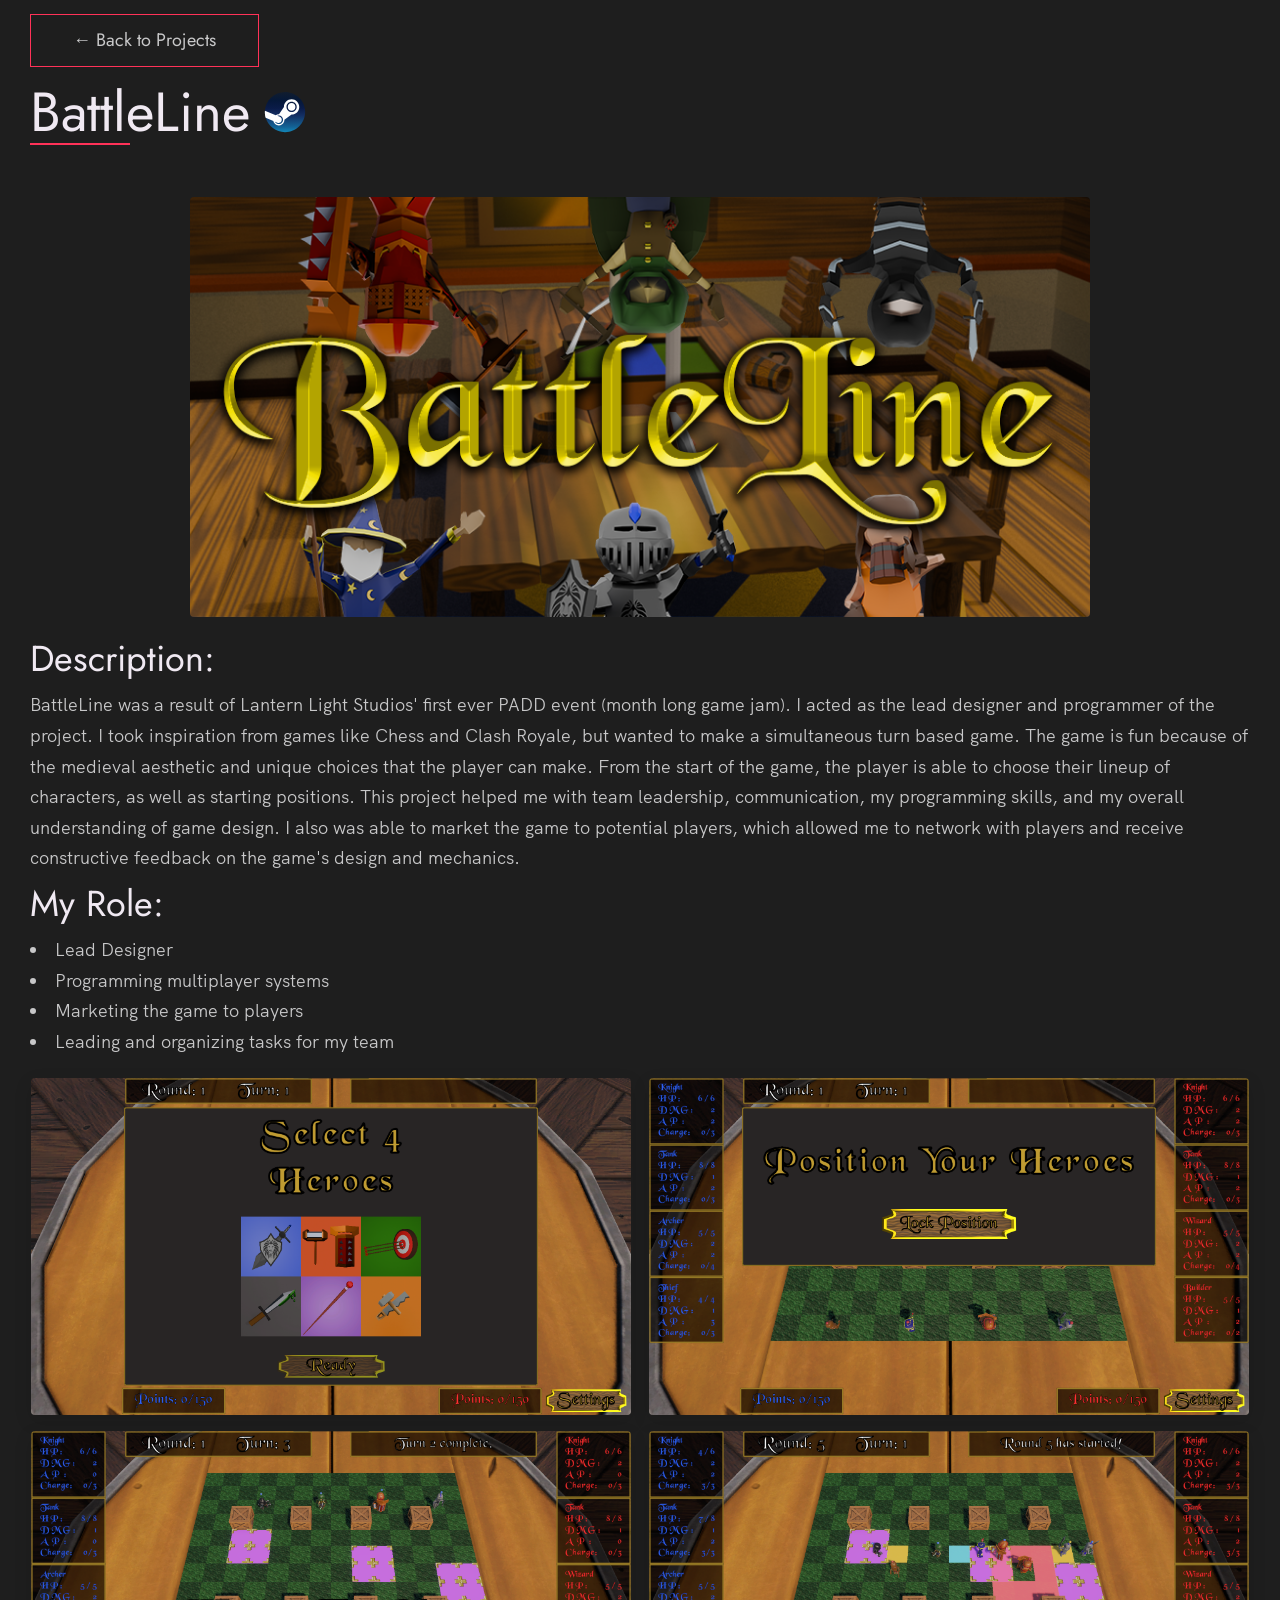
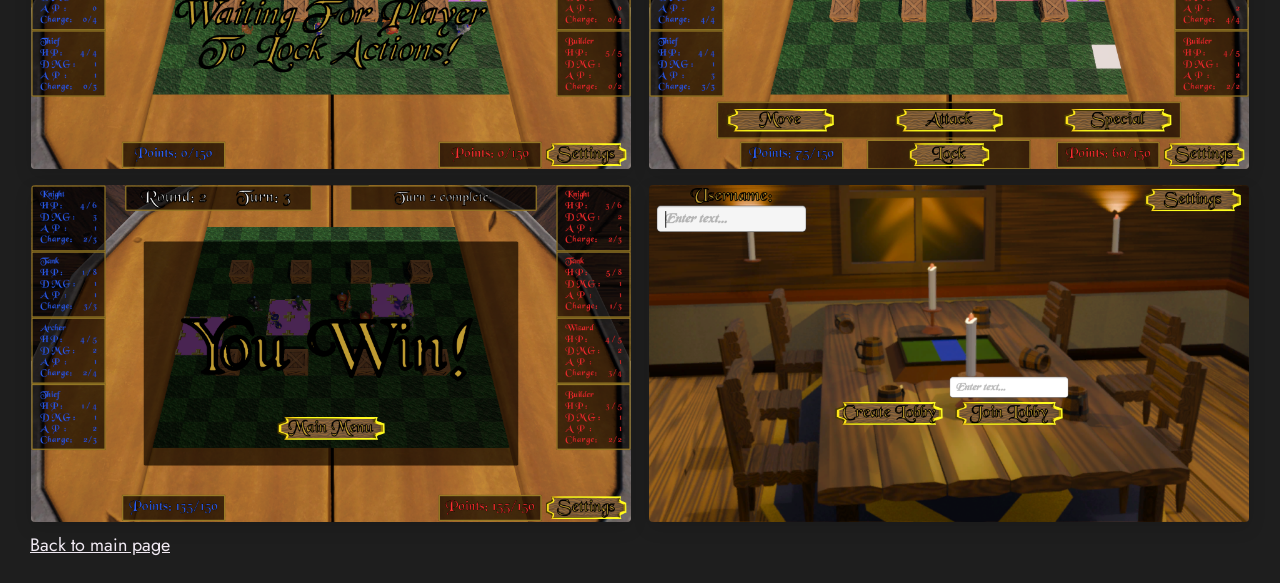
==== commit 3f4cb2a6: "Added folders for images. Added in Simone pictures" ====
--- a/projects/battleline.html
+++ b/projects/battleline.html
@@ -13,12 +13,12 @@
     <h2>
       <span>BattleLine</span>
       <a href="https://store.steampowered.com/app/4089340/BattleLine/" title="Link to Steam Page" class="steam-link" aria-label="Open BattleLine on Steam">
-        <img src="../images/steam.svg" class="footer__social-image" alt="Steam">
+        <img src="../images/svg/steam.svg" class="footer__social-image" alt="Steam">
       </a>
     </h2>
 
     <!-- Hero / cover (now centered by CSS) -->
-    <img src="../images/library_header.png" alt="BattleLine cover" class="hero-image" />
+    <img src="../images/battleline/library_header.png" alt="BattleLine cover" class="hero-image" />
     
     <h1>Description:</h1>
 
@@ -44,22 +44,22 @@
     <!-- Gallery: will display 2 columns when viewport >= 1220px -->
     <div class="gallery" aria-label="BattleLine screenshots">
       <div class="gallery-item">
-        <img src="../images/image0.png" alt="BattleLine screenshot 0" />
+        <img src="../images/battleline/image0.png" alt="BattleLine screenshot 0" />
       </div>
       <div class="gallery-item">
-        <img src="../images/image1.png" alt="BattleLine screenshot 1" />
+        <img src="../images/battleline/image1.png" alt="BattleLine screenshot 1" />
       </div>
       <div class="gallery-item">
-        <img src="../images/image2.png" alt="BattleLine screenshot 2" />
+        <img src="../images/battleline/image2.png" alt="BattleLine screenshot 2" />
       </div>
       <div class="gallery-item">
-        <img src="../images/image3.png" alt="BattleLine screenshot 3" />
+        <img src="../images/battleline/image3.png" alt="BattleLine screenshot 3" />
       </div>
       <div class="gallery-item">
-        <img src="../images/image4.png" alt="BattleLine screenshot 4" />
+        <img src="../images/battleline/image4.png" alt="BattleLine screenshot 4" />
       </div>
       <div class="gallery-item">
-        <img src="../images/image5.png" alt="BattleLine screenshot 5" />
+        <img src="../images/battleline/image5.png" alt="BattleLine screenshot 5" />
       </div>
     </div>
 
--- a/index.css
+++ b/index.css
@@ -749,53 +749,50 @@
 }
 
 .project-page h2 {
-    display: flex;
-    align-items: center;
-    gap: 1.2rem; /* ~12px */
-    flex-wrap: nowrap;
-}
-
-.project-page h2 > span {
-    display: inline-block; /* ensures text behaves as a flex item */
+  display: flex;
+  align-items: center;
+  gap: 1.2rem;
+  position: relative;
+  padding-bottom: var(--gutter-small); /* reserve space for the underline */
+}
+
+.project-page h2::after {
+  content: '';
+  position: absolute;
+  left: 0;
+  bottom: 0;
+  height: 2px;
+  width: 10rem; /* original underline length */
+  background: var(--pink);
 }
 
 .project-page .steam-link {
     display: inline-flex;
     align-items: center;
     text-decoration: none;
+    order: 1; /* keep title and icon before the pseudo-element */
 }
 
 .project-page .steam-link img.footer__social-image {
-    width: 2.8rem; /* consistent with site rem sizing */
+    width: 4.6rem; /* larger icon */
     height: auto;
 }
 
-/* Center the hero image and keep natural 600px width when possible */
-.project-page .hero-image {
-  width: 600px;
-  max-width: 100%;
-  height: auto;
-  display: block;
-  margin: 12px auto;      /* centered */
-  border-radius: 4px;
-  object-fit: cover;
-}
-
-/* Gallery: single column by default, two fixed 600px columns on wide viewports */
-.project-page .gallery {
-  display: grid;
-  grid-template-columns: 1fr;
-  justify-content: center;
-  gap: 12px;
-  margin: 12px 0 20px;
-  align-items: start;
-}
-
-@media (min-width: 1220px) {
-  .project-page .gallery {
-    grid-template-columns: repeat(2, 600px);
-    justify-content: center;
-  }
+/* Responsive: stack and scale down on small screens */
+@media (max-width: 500px) {
+    .project-page h2 {
+        flex-direction: column;
+        align-items: flex-start;
+        gap: 0.6rem;
+    }
+
+    .project-page .steam-link img.footer__social-image {
+        width: 2.8rem;
+    }
+
+    .project-page h2::after {
+        margin-top: 0.6rem;
+    }
 }
 
 /* Each gallery image requests natural 600px width but scales down when needed */
@@ -824,3 +821,51 @@
   .project-page .gallery { gap: 8px; }
 }
 
+/* Fix: center hero image and make gallery 2-up on wide screens */
+.project-page .hero-image {
+  display: block;
+  margin: 2rem auto;      /* center and add vertical spacing */
+  width: 100%;
+  max-width: 900px;       /* limit how wide the hero gets */
+  height: auto;
+  object-fit: cover;
+  border-radius: 4px;
+}
+
+/* Grid gallery: 2 columns on wide viewports, 1 column on small screens */
+.project-page .gallery {
+  display: grid;
+  grid-template-columns: repeat(2, 1fr);
+  gap: 1.6rem;
+  align-items: start;
+  justify-items: center;
+}
+
+/* Make each gallery item scale to the column width (overrides fixed 600px) */
+.project-page .gallery-item {
+  width: 100%;
+  max-width: 600px; /* keeps images from growing too large */
+}
+
+.project-page .gallery-item img {
+  width: 100%;
+  height: auto;
+  display: block;
+  object-fit: cover;
+  border-radius: 4px;
+}
+
+/* Responsive breakpoints */
+@media (max-width: 1220px) {
+  .project-page .gallery {
+    grid-template-columns: 1fr;
+  }
+}
+
+@media (max-width: 520px) {
+  .project-page .hero-image {
+    margin: 1rem auto;
+    max-width: 100%;
+  }
+}
+
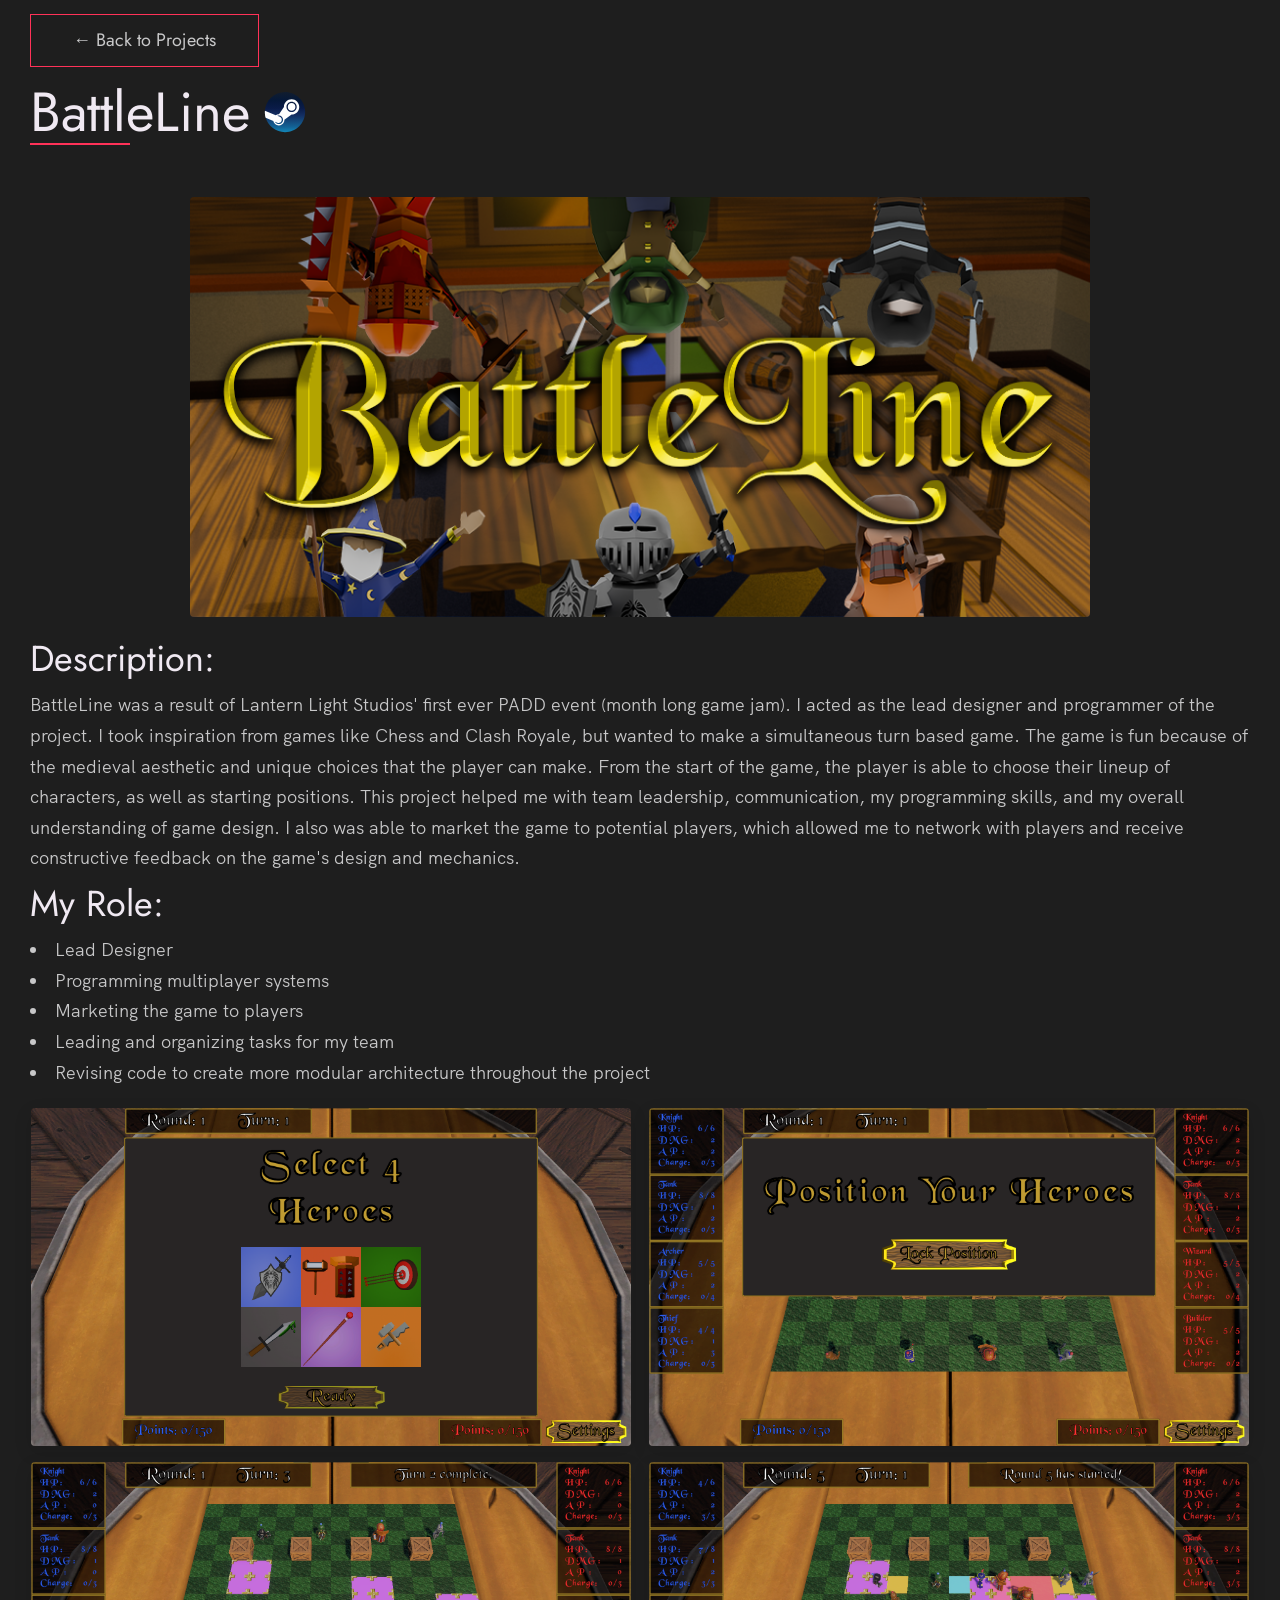
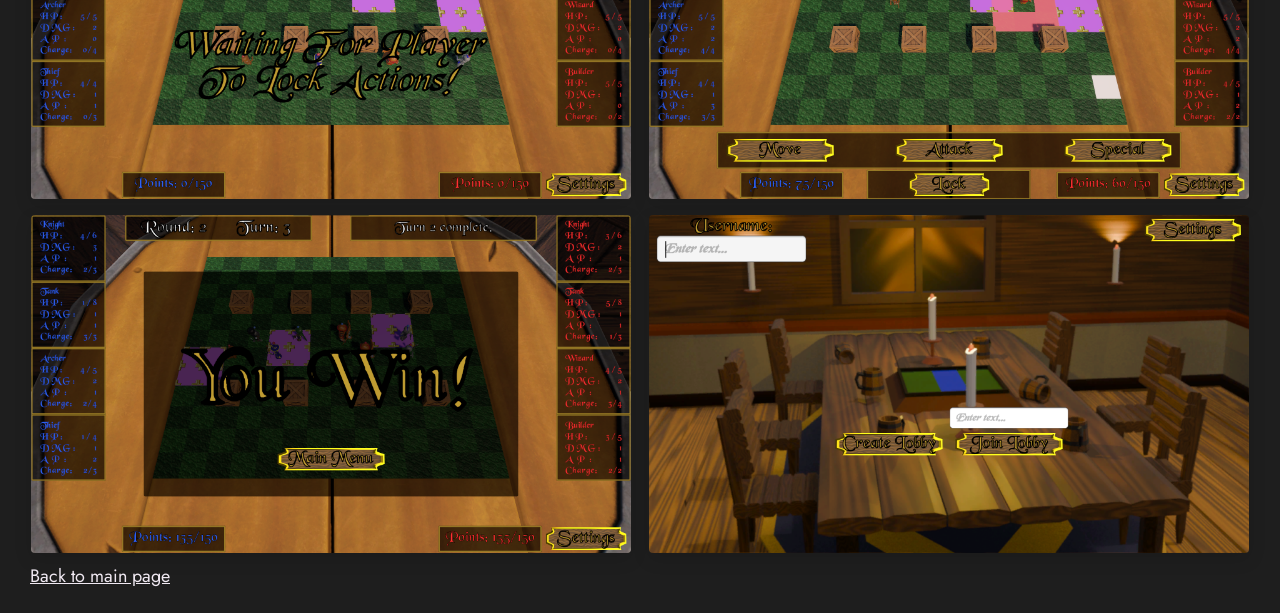
==== commit c4bfa816: "Added PORTS page/description All that is left to do is update some pictures and this should be good " ====
--- a/projects/battleline.html
+++ b/projects/battleline.html
@@ -39,6 +39,7 @@
       <li>Programming multiplayer systems</li>
       <li>Marketing the game to players</li>
       <li>Leading and organizing tasks for my team</li>
+      <li>Revising code to create more modular architecture throughout the project</li>
     </ul>
 
     <!-- Gallery: will display 2 columns when viewport >= 1220px -->
